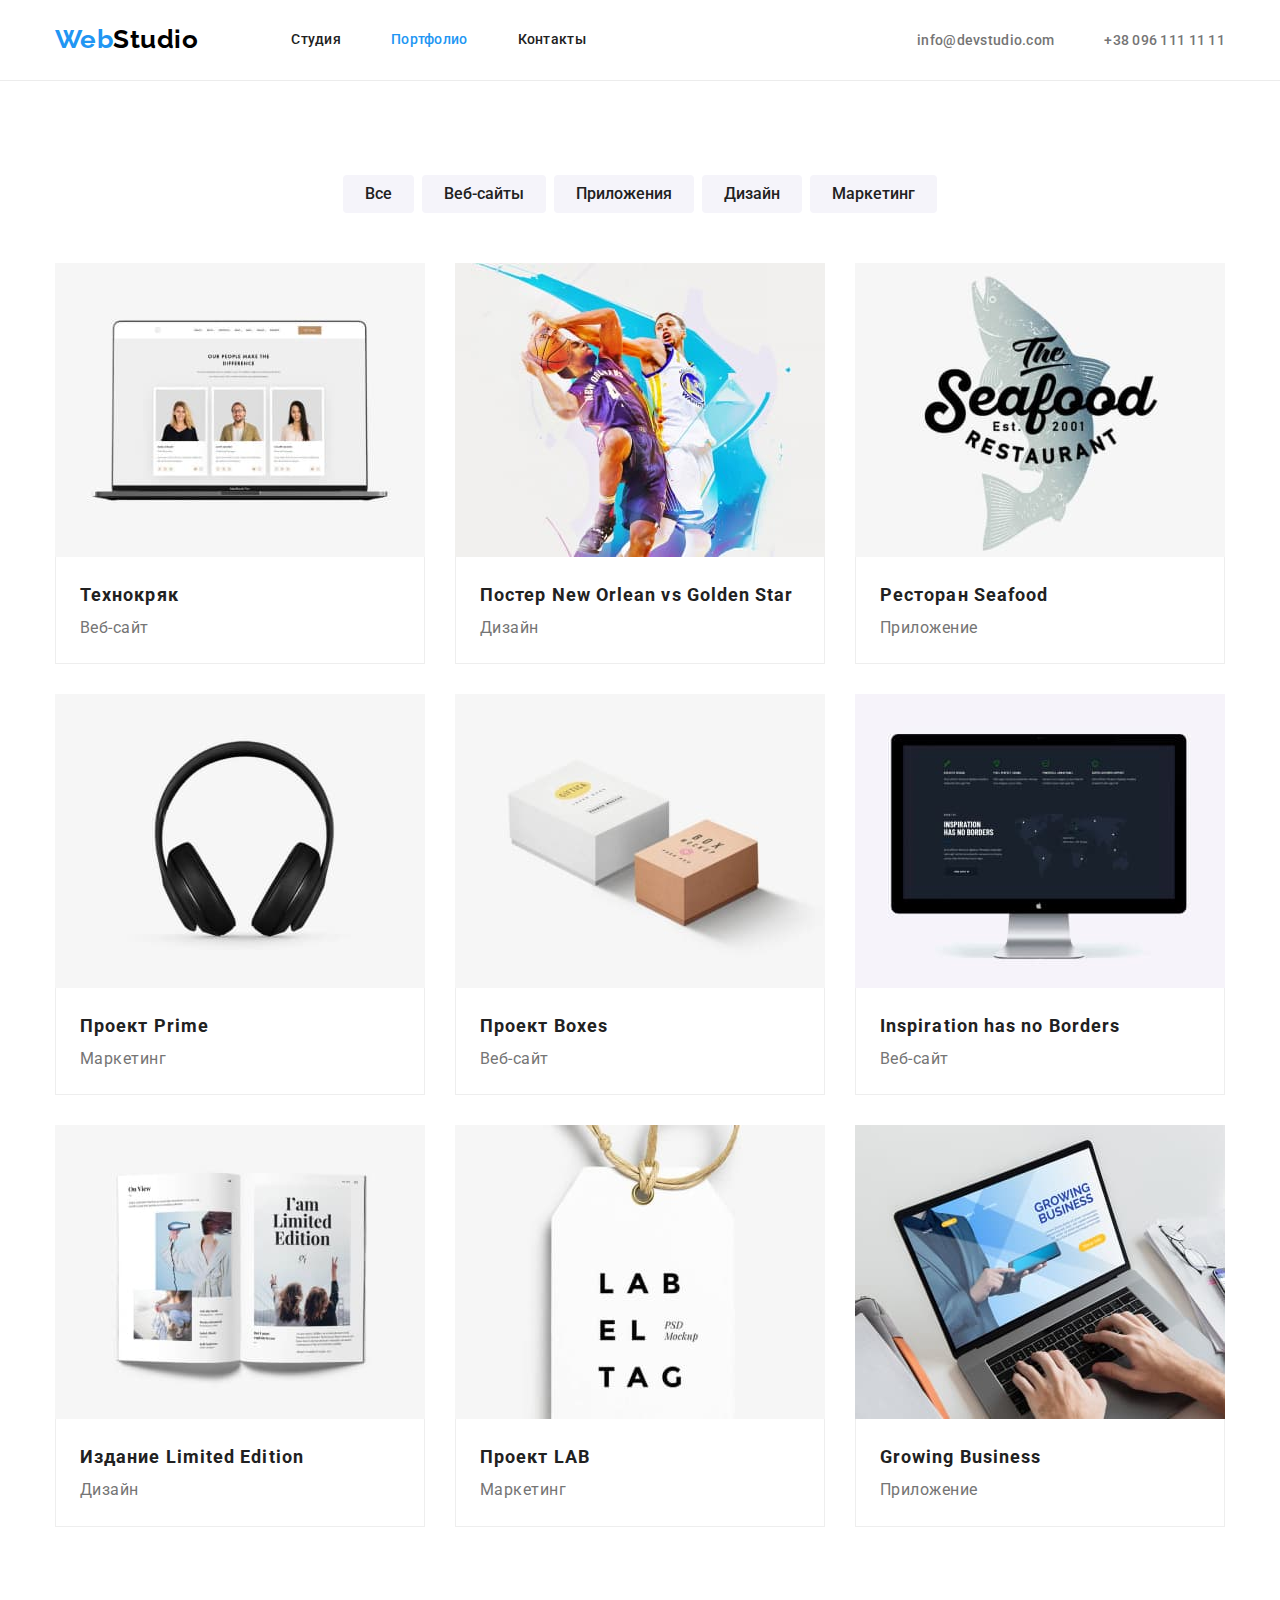
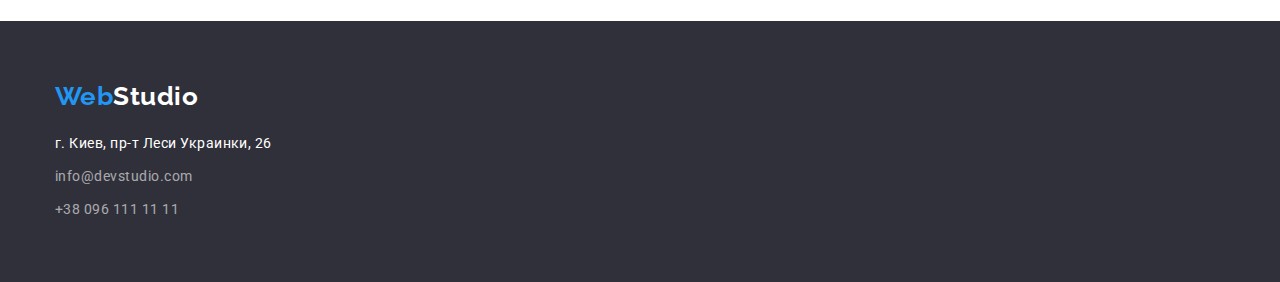
==== portfolio.html @ 5f73c0cc "Копия 3й дз" ====
<!DOCTYPE html>
<html lang="ru">

  <head>
    <meta charset="UTF-8">
    <meta http-equiv="X-UA-Compatible" content="IE=edge">
    <meta name="viewport" content="width=device-width, initial-scale=1.0">
    <link rel="preconnect" href="https://fonts.googleapis.com">
    <link rel="preconnect" href="https://fonts.gstatic.com" crossorigin>

    <title>WebStudio</title>
    <link rel="stylesheet" href="https://cdnjs.cloudflare.com/ajax/libs/modern-normalize/1.1.0/modern-normalize.min.css">
    <link href="https://fonts.googleapis.com/css2?family=Raleway:wght@700&family=Roboto:wght@400;500;700;900&display=swap"
      rel="stylesheet">
    <link rel="stylesheet" href="./css/style.css">
  </head>

  <body>
    <header class="header-nav">
      <div class="container-header container">
        <nav class="nav-header">
          <a href="./index.html" class="logo"><span class="first-part-logo">Web</span>Studio</a>
          <ul class="site-nav">
            <li class="site-nav-item"><a href="./index.html" class="site-nav-link">Студия</a></li>
            <li class="site-nav-item"><a href="./portfolio.html" class="site-nav-link active-page">Портфолио</a></li>
            <li class="site-nav-item"><a href="" class="site-nav-link">Контакты</a></li>
          </ul>
        </nav>
        <ul class="contacts">
          <li class="contacts-item"><a href="mailto:info@devstudio.com" class="contacts-link">info@devstudio.com</a></li>
          <li class="contacts-item"><a href="tel:+380961111111" class="contacts-link">+38 096 111 11 11</a></li>
        </ul>
      </div>
    </header>

    <main>
      <section class="section">
        <div class="container">
          <h1 class="hide">Портфолио</h1>
          <ul class="portfolio-list-nav">
            <li class="portfolio-item"><button type="button" class="portfolio-button">Все</button></li>
            <li class="portfolio-item"><button type="button" class="portfolio-button">Веб-сайты</button></li>
            <li class="portfolio-item"><button type="button" class="portfolio-button">Приложения</button></li>
            <li class="portfolio-item"><button type="button" class="portfolio-button">Дизайн</button></li>
            <li class="portfolio-item"><button type="button" class="portfolio-button">Маркетинг</button></li>
          </ul>
          <ul class="portfolio-list">
            <li class="portfolio-item-list">
              <a class="portfolio-link" href="">
                <img class="portfolio-img" src="./images/portfolio1.jpg" width="370" alt="Технокряк">
                <div class="portfolio-type">
                  <h2 class="portfolio-project">Технокряк</h2>
                  <p class="portfolio-project-kind">Веб-сайт</p>
                </div>
              </a>
            </li>
            <li class="portfolio-item-list">
              <a class="portfolio-link" href="">
                <img class="portfolio-img" src="./images/portfolio2.jpg" width="370" alt="Постер New Orlean vs Golden Star">
                <div class="portfolio-type">
                  <h2 class="portfolio-project">Постер New Orlean vs Golden Star</h2>
                  <p class="portfolio-project-kind">Дизайн</p>
                </div>
              </a>
            </li>
            <li class="portfolio-item-list">
              <a class="portfolio-link" href="">
                <img class="portfolio-img" src="./images/portfolio3.jpg" width="370" alt="Ресторан Seafood">
                <div class="portfolio-type">
                  <h2 class="portfolio-project">Ресторан Seafood</h2>
                  <p class="portfolio-project-kind">Приложение</p>
                </div>
              </a>
            </li>
            <li class="portfolio-item-list">
              <a class="portfolio-link" href="">
                <img class="portfolio-img" src="./images/portfolio4.jpg" width="370" alt="Проект Prime">
                <div class="portfolio-type">
                  <h2 class="portfolio-project">Проект Prime</h2>
                  <p class="portfolio-project-kind">Маркетинг</p>
                </div>
              </a>
            </li>
            <li class="portfolio-item-list">
              <a class="portfolio-link" href="">
                <img class="portfolio-img" src="./images/portfolio5.jpg" width="370" alt="Проект Boxes">
                <div class="portfolio-type">
                  <h2 class="portfolio-project">Проект Boxes</h2>
                  <p class="portfolio-project-kind">Веб-сайт</p>
                </div>
              </a>
            </li>
            <li class="portfolio-item-list">
              <a class="portfolio-link" href="">
                <img class="portfolio-img" src="./images/portfolio6.jpg" width="370" alt="Inspiration has no Borders">
                <div class="portfolio-type">
                  <h2 class="portfolio-project">Inspiration has no Borders</h2>
                  <p class="portfolio-project-kind">Веб-сайт</p>
                </div>
              </a>
            </li>
            <li class="portfolio-item-list">
              <a class="portfolio-link" href="">
                <img class="portfolio-img" src="./images/portfolio7.jpg" width="370" alt="Издание Limited Edition">
                <div class="portfolio-type">
                  <h2 class="portfolio-project">Издание Limited Edition</h2>
                  <p class="portfolio-project-kind">Дизайн</p>
                </div>
              </a>
            </li>
            <li class="portfolio-item-list">
              <a class="portfolio-link" href="">
                <img class="portfolio-img" src="./images/portfolio8.jpg" width="370" alt="Проект LAB">
                <div class="portfolio-type">
                  <h2 class="portfolio-project">Проект LAB</h2>
                  <p class="portfolio-project-kind">Маркетинг</p>
                </div>
              </a>
            </li>
            <li class="portfolio-item-list">
              <a class="portfolio-link" href="">
                <img class="portfolio-img" src="./images/portfolio9.jpg" width="370" alt="Growing Business">
                <div class="portfolio-type">
                  <h2 class="portfolio-project">Growing Business</h2>
                  <p class="portfolio-project-kind">Приложение</p>
                </div>
              </a>
            </li>
          </ul>
        </div>
      </section>
    </main>

    <footer class="footer">
      <div class="container">
        <a href="" class="footer-logo"><span class="first-part-logo">Web</span>Studio</a>
        <address class="footer-address-contacts">
          <ul>
            <li class="footer-contacts-item"><a href="" class="footer-address">г. Киев, пр-т Леси Украинки, 26</a></li>
            <li class="footer-contacts-item"><a href="mailto:info@devstudio.com" class="footer-contact">info@devstudio.com</a></li>
            <li class="footer-contacts-item"><a href="tel:+380961111111" class="footer-contact">+38 096 111 11 11</a></li>
          </ul>
        </address>
      </div>
    </footer>
  </body>

</html>
---- css/style.css ----
:root {
  --primary-text-color: #757575;
  --title-text-color: #212121;
  --accent-color: #2196f3;
  --secondary-dark-bg-color: #2f303a;
  --secondary-light-bg-color: #f5f4fa;
  --primary-bg-color: #ffffff;
  --primary-font-family: Roboto, sans-serif;
  --secondary-font-family: Raleway, sans-serif;
}

html {
  box-sizing: border-box;
}

*,
*::before,
*::after {
  box-sizing: inherit;
}

body {
  background-color: var(--primary-bg-color);
  color: var(--primary-text-color);
  font-family: var(--primary-font-family);
  letter-spacing: 0.03em;
}

h1,
h2,
h3,
p,
ul {
  margin: 0;
}

ul {
  list-style: none;
  padding: 0;
}

.portfolio-link {
  list-style: none;
  text-decoration: none;
}

img {
  display: block;
  max-width: 100%;
  height: auto;
}

.logo {
  color: #000000;
  font-family: var(--secondary-font-family);
  font-weight: 700;
  font-size: 26px;
  line-height: 1.2;
  text-decoration: none;
}

.footer-logo {
  font-family: var(--secondary-font-family);
  font-weight: 700;
  font-size: 26px;
  line-height: 1.2;
  text-align: left;
  text-decoration: none;
  display: block;
  margin-bottom: 20px;
}

.container {
  width: 1200px;
  margin-left: auto;
  margin-right: auto;
  padding-right: 15px;
  padding-left: 15px;
}

.contacts-link {
  color: var(--primary-text-color);
  padding-top: 32px;
  padding-bottom: 32px;
}

.first-part-logo,
.site-nav-link:hover,
.site-nav-link:focus,
.contacts-link:hover,
.contacts-link:focus,
.footer-contact:hover,
.footer-contact:focus {
  color: var(--accent-color);
}

.section {
  padding-top: 94px;
  padding-bottom: 94px;
}

.hero-title,
.footer-logo,
.footer-address {
  color: var(--primary-bg-color);
}

.site-nav-link,
.quality-title,
.work-title,
.team-title,
.team-member {
  color: var(--title-text-color);
}

.active-page {
  color: var(--accent-color);
}

.portfolio-button {
  color: var(--title-text-color);
  background-color: var(--secondary-light-bg-color);
  font-weight: 500;
  font-size: 16px;
  line-height: 1.63;
}

.hero-button,
.portfolio-button:hover,
.portfolio-button:focus {
  color: var(--primary-bg-color);
  background-color: var(--accent-color);
}

.footer-contact {
  color: rgba(255, 255, 255, 0.6);
}

.hero-button,
.hero-title {
  letter-spacing: 0.06em;
}

.site-nav-link,
.contacts-link {
  letter-spacing: 0.02em;
  font-weight: 500;
  font-size: 14px;
  line-height: 1.14;
  text-decoration: none;
}

.hero-title {
  font-weight: 900;
  font-size: 44px;
  line-height: 1.36;
  text-align: center;
  margin-top: 0;
  margin-bottom: 30px;
}

.hero-button {
  font-weight: 700;
  font-size: 16px;
  line-height: 1.88;
  align-items: center;
}

.hide {
  position: absolute;
  clip: rect(0 0 0 0);
  width: 1px;
  height: 1px;
  margin: -1px;
}

.quality-title {
  font-size: 14px;
  line-height: 1.14;
  text-align: left;
  margin-bottom: 10px;
}

.quality-description {
  font-size: 14px;
  line-height: 1.71;
  text-align: left;
}

.work-title,
.team-title {
  font-size: 36px;
  line-height: 1.17;
  text-align: center;
}

.team-member {
  font-weight: 500;
  font-size: 16px;
  line-height: 1.19;
  align-items: center;
  text-align: center;
}

.member-major {
  font-size: 16px;
  line-height: 1.19;
  align-items: center;
  text-align: center;
}

.footer-address,
.footer-contact {
  font-size: 14px;
  line-height: 1.71;
  text-align: left;
  align-items: flex-start;
  text-decoration: none;
}

a .portfolio-project {
  font-size: 18px;
  line-height: 2;
  letter-spacing: 0.06em;
  color: var(--title-text-color);
  margin: 0;
}

a .portfolio-project-kind {
  font-size: 16px;
  line-height: 1.88;
  color: var(--primary-text-color);
  margin: 0;
}

.hero {
  background-color: var(--secondary-dark-bg-color);
  padding: 200px 0;
  text-align: center;
}

.footer {
  background-color: var(--secondary-dark-bg-color);
}

.team {
  background-color: var(--secondary-light-bg-color);
}

.hero-button,
.portfolio-button {
  cursor: pointer;
  border-radius: 4px;
  border: 0;
}

.footer-address-contacts {
  font-style: normal;
}

.hero-button {
  padding: 10px 32px 10px 32px;
}

.portfolio-button {
  padding: 6px 22px 6px 22px;
}

.portfolio-button:hover,
.portfolio-button:focus {
  box-shadow: 0px 2px 2px rgba(0, 0, 0, 0.12), 0 1px 2px rgba(0, 0, 0, 0.08),
    0 3px 1px rgba(0, 0, 0, 0.1);
}

.team-list {
  box-shadow: 0px 2px 1px rgba(0, 0, 0, 0.2), 0 1px 1px rgba(0, 0, 0, 0.14),
    0 1px 3px rgba(0, 0, 0, 0.12);
  border-bottom-left-radius: 4px;
  border-bottom-right-radius: 4px;
}

.site-nav-item:not(:last-child) {
  margin-right: 50px;
}

.site-nav-link,
.contacts-item {
  display: block;
}

.site-nav-link {
  padding-top: 32px;
  padding-bottom: 32px;
}

.contacts-item:not(:last-child) {
  margin-right: 50px;
}

.site-nav,
.contacts,
.nav-header,
.container-header,
.work-list {
  display: flex;
  align-items: center;
}

.logo {
  display: block;
  padding-top: 24px;
  padding-bottom: 25px;
  margin-right: 93px;
}

.contacts {
  margin-left: auto;
}

.header-nav {
  border-bottom: 1px solid #ececec;
}

.quality-list {
  display: flex;
}

.quality-item:not(:last-child),
.work-item:not(:last-child),
.team-list:not(:last-child) {
  margin-right: 30px;
}

.work {
  padding-top: 0;
}

.work-title,
.team-title {
  margin-top: 0;
  margin-bottom: 50px;
}

.team-card-member {
  padding-top: 30px;
  padding-bottom: 30px;
  background-color: #ffffff;
  border-bottom-left-radius: 4px;
  border-bottom-right-radius: 4px;
}

.team-member {
  margin-bottom: 10px;
}

.member-major {
  margin-top: 0;
}

.footer {
  padding-top: 60px;
  padding-bottom: 60px;
}

.portfolio-conteiner {
  width: 1200px;
  margin-left: auto;
  margin-right: auto;
  padding-right: 15px;
  padding-left: 15px;
}

.team-list-conteiner {
  display: flex;
}

.footer-address,
.footer-contact {
  display: block;
}

.footer-contacts-item {
  margin-top: 9px;
}

.footer-contacts-item:nth-child(1) {
  margin-top: 0;
}

.portfolio-item:not(:last-child) {
  margin-right: 8px;
}

.portfolio-list-nav {
  display: flex;
  margin-bottom: 50px;
  justify-content: center;
}

.portfolio-list {
  display: flex;
  flex-wrap: wrap;
}

.portfolio-item-list {
  width: calc((100% - 60) / 3);
  margin-right: 30px;
  margin-bottom: 30px;
}

.portfolio-item-list:nth-child(3n) {
  margin-right: 0;
}

.portfolio-item-list:nth-last-child(-n + 3) {
  margin-bottom: 0;
}

.portfolio-type {
  border: 1px solid #eeeeee;
  border-top: 0;
  padding: 20px 24px 20px 24px;
}
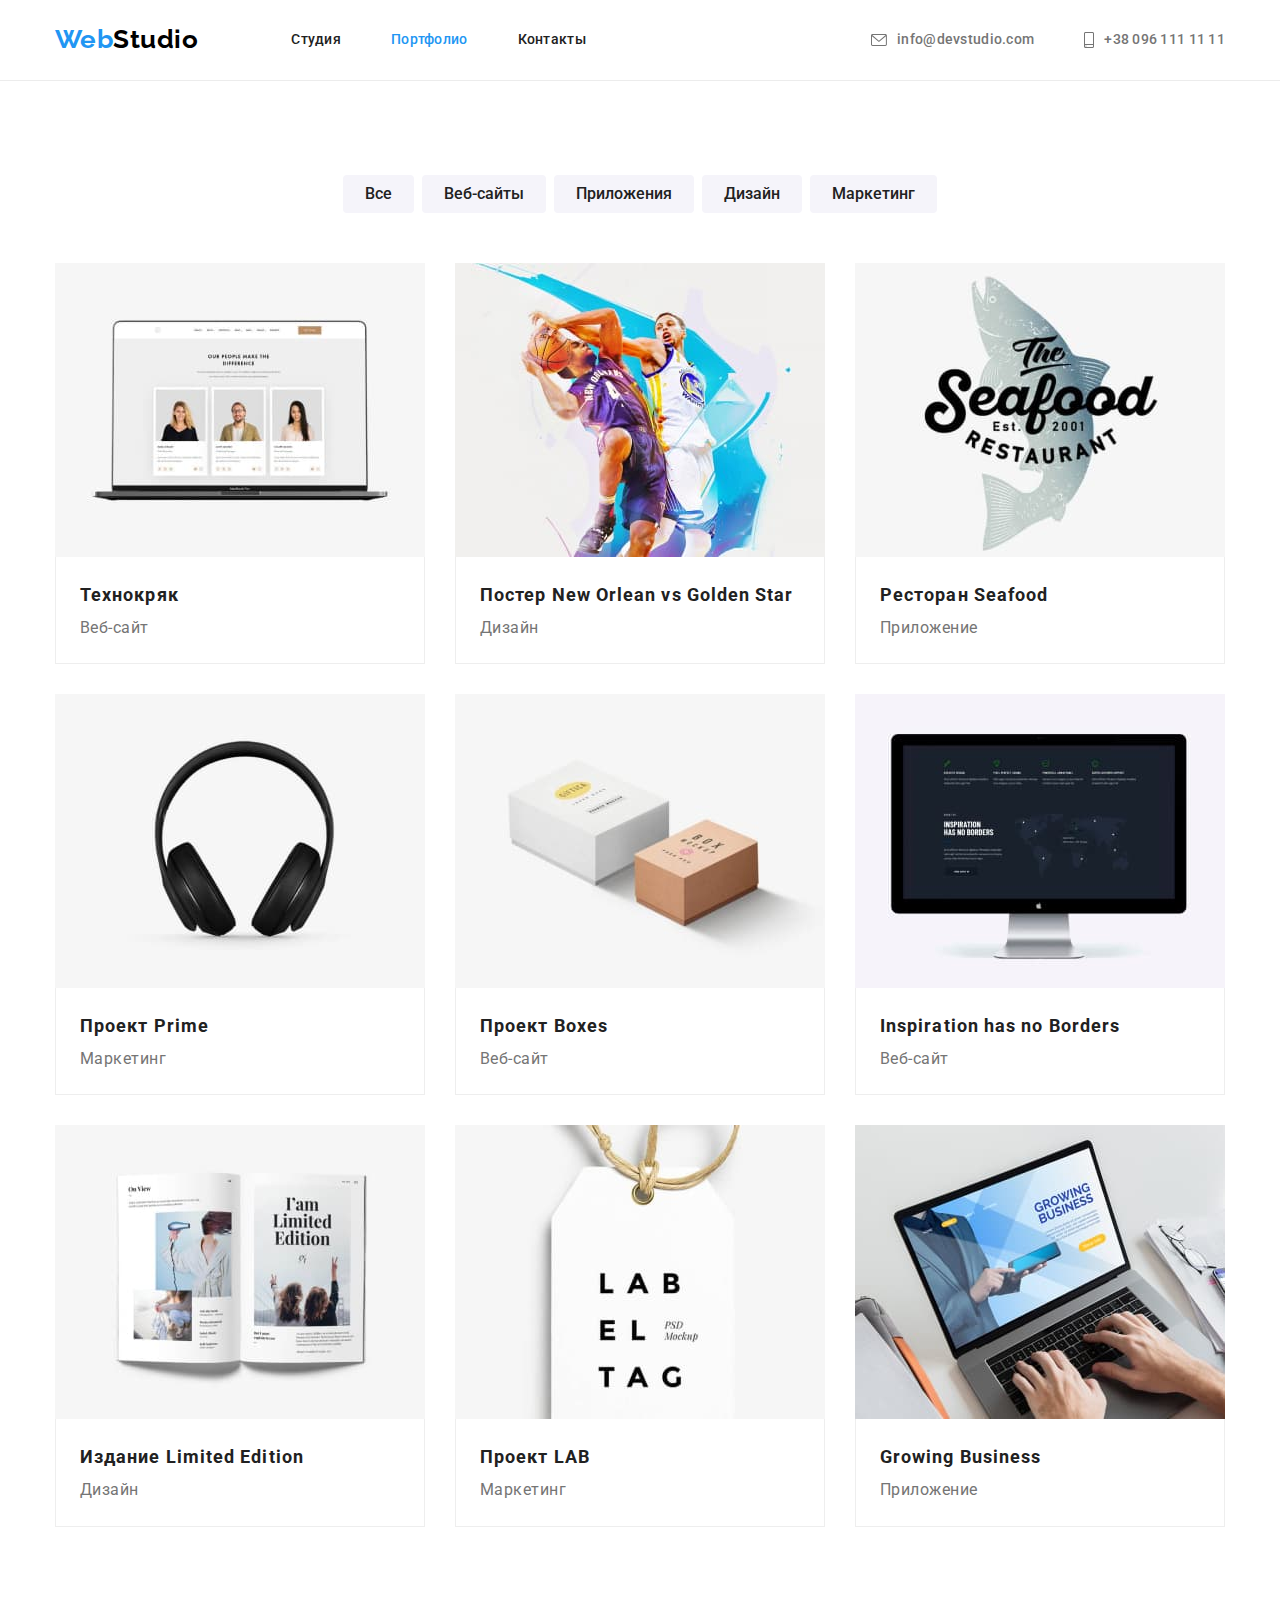
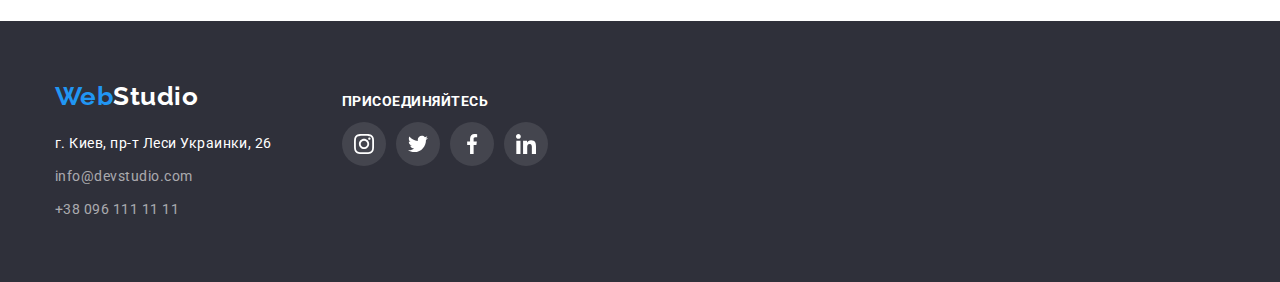
==== commit 5e8ab2ee: "Добавлены иконки в хедере и футере" ====
--- a/portfolio.html
+++ b/portfolio.html
@@ -27,8 +27,20 @@
           </ul>
         </nav>
         <ul class="contacts">
-          <li class="contacts-item"><a href="mailto:info@devstudio.com" class="contacts-link">info@devstudio.com</a></li>
-          <li class="contacts-item"><a href="tel:+380961111111" class="contacts-link">+38 096 111 11 11</a></li>
+          <li class="contacts-item">
+            <a href="mailto:info@devstudio.com" class="contacts-link">
+              <svg class="mail-icon">
+                <use href="./images/icons.svg#envelope"></use>
+              </svg>
+              info@devstudio.com</a>
+          </li>
+          <li class="contacts-item">
+            <a href="tel:+380961111111" class="contacts-link">
+              <svg class="tel-icon">
+                <use href="./images/icons.svg#smartphone"></use>
+              </svg>
+              +38 096 111 11 11</a>
+          </li>
         </ul>
       </div>
     </header>
@@ -132,16 +144,52 @@
     </main>
 
     <footer class="footer">
-      <div class="container">
+    <div class="container footer-container">
+      <div>
         <a href="" class="footer-logo"><span class="first-part-logo">Web</span>Studio</a>
         <address class="footer-address-contacts">
           <ul>
             <li class="footer-contacts-item"><a href="" class="footer-address">г. Киев, пр-т Леси Украинки, 26</a></li>
-            <li class="footer-contacts-item"><a href="mailto:info@devstudio.com" class="footer-contact">info@devstudio.com</a></li>
+            <li class="footer-contacts-item"><a href="mailto:info@devstudio.com"
+                class="footer-contact">info@devstudio.com</a></li>
             <li class="footer-contacts-item"><a href="tel:+380961111111" class="footer-contact">+38 096 111 11 11</a></li>
           </ul>
         </address>
       </div>
+      <div class="connect">
+        <p class="connect-text">присоединяйтесь</p>
+        <ul class="connect-list">
+          <li class="connect-item">
+            <a href="" class="connect-link">
+              <svg class="instagram-icon">
+                <use href="./images/icons.svg#instagram"></use>
+              </svg>
+            </a>
+          </li>
+          <li class="connect-item">
+            <a href="" class="connect-link">
+              <svg class="twitter-icon">
+                <use href="./images/icons.svg#twitter"></use>
+              </svg>
+            </a>
+          </li>
+          <li class="connect-item">
+            <a href="" class="connect-link">
+              <svg class="facebook-icon">
+                <use href="./images/icons.svg#facebook"></use>
+              </svg>
+            </a>
+          </li>
+          <li class="connect-item">
+            <a href="" class="connect-link">
+              <svg class="linkedin-icon">
+                <use href="./images/icons.svg#linkedin"></use>
+              </svg>
+            </a>
+          </li>
+        </ul>
+      </div>
+    </div>
     </footer>
   </body>
 
--- a/css/style.css
+++ b/css/style.css
@@ -82,6 +82,8 @@
   color: var(--primary-text-color);
   padding-top: 32px;
   padding-bottom: 32px;
+  display: flex;
+  align-items: center;
 }
 
 .first-part-logo,
@@ -92,6 +94,7 @@
 .footer-contact:hover,
 .footer-contact:focus {
   color: var(--accent-color);
+  fill: var(--accent-color);
 }
 
 .section {
@@ -150,6 +153,94 @@
   text-decoration: none;
 }
 
+.hero-button {
+  font-weight: 700;
+  font-size: 16px;
+  line-height: 1.88;
+  align-items: center;
+}
+
+.hide {
+  position: absolute;
+  clip: rect(0 0 0 0);
+  width: 1px;
+  height: 1px;
+  margin: -1px;
+}
+
+.quality-title {
+  font-size: 14px;
+  line-height: 1.14;
+  text-align: left;
+  margin-bottom: 10px;
+}
+
+.quality-description {
+  font-size: 14px;
+  line-height: 1.71;
+  text-align: left;
+}
+
+.work-title,
+.team-title {
+  font-size: 36px;
+  line-height: 1.17;
+  text-align: center;
+}
+
+.team-member {
+  font-weight: 500;
+  font-size: 16px;
+  line-height: 1.19;
+  align-items: center;
+  text-align: center;
+}
+
+.member-major {
+  font-size: 16px;
+  line-height: 1.19;
+  align-items: center;
+  text-align: center;
+}
+
+.footer-address,
+.footer-contact {
+  font-size: 14px;
+  line-height: 1.71;
+  text-align: left;
+  align-items: flex-start;
+  text-decoration: none;
+}
+
+a .portfolio-project {
+  font-size: 18px;
+  line-height: 2;
+  letter-spacing: 0.06em;
+  color: var(--title-text-color);
+  margin: 0;
+}
+
+a .portfolio-project-kind {
+  font-size: 16px;
+  line-height: 1.88;
+  color: var(--primary-text-color);
+  margin: 0;
+}
+
+.overlay {
+  max-width: 1600px;
+  height: 600px;
+  margin-left: auto;
+  margin-right: auto;
+  background-image: linear-gradient(to right, rgba(47, 48, 58, 0.4), rgba(47, 48, 58, 0.4)),
+    url('../images/herobg.jpg');
+  background-size: cover;
+  background-repeat: no-repeat;
+  background-position: center;
+  padding: 200px 0;
+  text-align: center;
+}
+
 .hero-title {
   font-weight: 900;
   font-size: 44px;
@@ -157,86 +248,11 @@
   text-align: center;
   margin-top: 0;
   margin-bottom: 30px;
-}
-
-.hero-button {
-  font-weight: 700;
-  font-size: 16px;
-  line-height: 1.88;
-  align-items: center;
-}
-
-.hide {
-  position: absolute;
-  clip: rect(0 0 0 0);
-  width: 1px;
-  height: 1px;
-  margin: -1px;
-}
-
-.quality-title {
-  font-size: 14px;
-  line-height: 1.14;
-  text-align: left;
-  margin-bottom: 10px;
-}
-
-.quality-description {
-  font-size: 14px;
-  line-height: 1.71;
-  text-align: left;
-}
-
-.work-title,
-.team-title {
-  font-size: 36px;
-  line-height: 1.17;
-  text-align: center;
-}
-
-.team-member {
-  font-weight: 500;
-  font-size: 16px;
-  line-height: 1.19;
-  align-items: center;
-  text-align: center;
-}
-
-.member-major {
-  font-size: 16px;
-  line-height: 1.19;
-  align-items: center;
-  text-align: center;
-}
-
-.footer-address,
-.footer-contact {
-  font-size: 14px;
-  line-height: 1.71;
-  text-align: left;
-  align-items: flex-start;
-  text-decoration: none;
-}
-
-a .portfolio-project {
-  font-size: 18px;
-  line-height: 2;
-  letter-spacing: 0.06em;
-  color: var(--title-text-color);
-  margin: 0;
-}
-
-a .portfolio-project-kind {
-  font-size: 16px;
-  line-height: 1.88;
-  color: var(--primary-text-color);
-  margin: 0;
+  text-transform: uppercase;
 }
 
 .hero {
   background-color: var(--secondary-dark-bg-color);
-  padding: 200px 0;
-  text-align: center;
 }
 
 .footer {
@@ -408,6 +424,12 @@
   margin-bottom: 30px;
 }
 
+.portfolio-item-list:hover,
+.portfolio-item-list:focus {
+  box-shadow: 1px 4px 6px rgba(0, 0, 0, 0.16), 0 4px 4px rgba(0, 0, 0, 0.06),
+    0 1px 1px rgba(0, 0, 0, 0.12);
+}
+
 .portfolio-item-list:nth-child(3n) {
   margin-right: 0;
 }
@@ -421,3 +443,122 @@
   border-top: 0;
   padding: 20px 24px 20px 24px;
 }
+
+.mail-icon {
+  width: 16px;
+  height: 12px;
+  color: currentColor;
+  fill: currentColor;
+  margin-right: 10px;
+}
+
+.tel-icon {
+  width: 10px;
+  height: 16px;
+  color: currentColor;
+  fill: currentColor;
+  margin-right: 10px;
+}
+
+.footer-container {
+  display: flex;
+}
+
+.connect {
+  margin-left: 70px;
+}
+
+.connect-text {
+  font-weight: 700;
+  font-size: 14px;
+  line-height: 1.14px;
+  text-transform: uppercase;
+  color: #ffffff;
+  padding-top: 20px;
+  margin-bottom: 20px;
+}
+
+.connect-list {
+  display: flex;
+}
+
+.connect-item {
+  width: 44px;
+  height: 44px;
+  background-color: rgba(255, 255, 255, 0.1);
+  border-radius: 50px;
+  display: flex;
+  align-items: center;
+  justify-content: center;
+  margin-top: auto;
+  margin-bottom: auto;
+}
+
+.social-list {
+  display: flex;
+  align-items: center;
+  justify-content: center;
+  margin-top: 16px;
+}
+
+.social-item {
+  width: 44px;
+  height: 44px;
+  border-radius: 50px;
+  display: flex;
+  align-items: center;
+  justify-content: center;
+  margin-top: auto;
+  margin-bottom: auto;
+  color: #afb1b8;
+}
+
+.social-item:not(:last-child) {
+  margin-right: 10px;
+}
+
+.social-item:hover,
+.social-item:focus {
+  background-color: var(--accent-color);
+  color: #ffffff;
+}
+
+.connect-item:hover,
+.connect-item:focus {
+  background-color: var(--accent-color);
+  fill: #ffffff;
+}
+
+.connect-item:not(:last-child) {
+  margin-right: 10px;
+}
+
+.connect-link {
+  width: 20px;
+  height: 20px;
+}
+
+.social-link {
+  width: 20px;
+  height: 20px;
+  color: currentColor;
+}
+
+.instagram-icon,
+.twitter-icon,
+.facebook-icon,
+.linkedin-icon {
+  width: 20px;
+  height: 20px;
+  fill: #ffffff;
+}
+
+.social-instagram-icon,
+.social-twitter-icon,
+.social-facebook-icon,
+.social-linkedin-icon {
+  width: 20px;
+  height: 20px;
+  fill: currentColor;
+  color: currentColor;
+}
